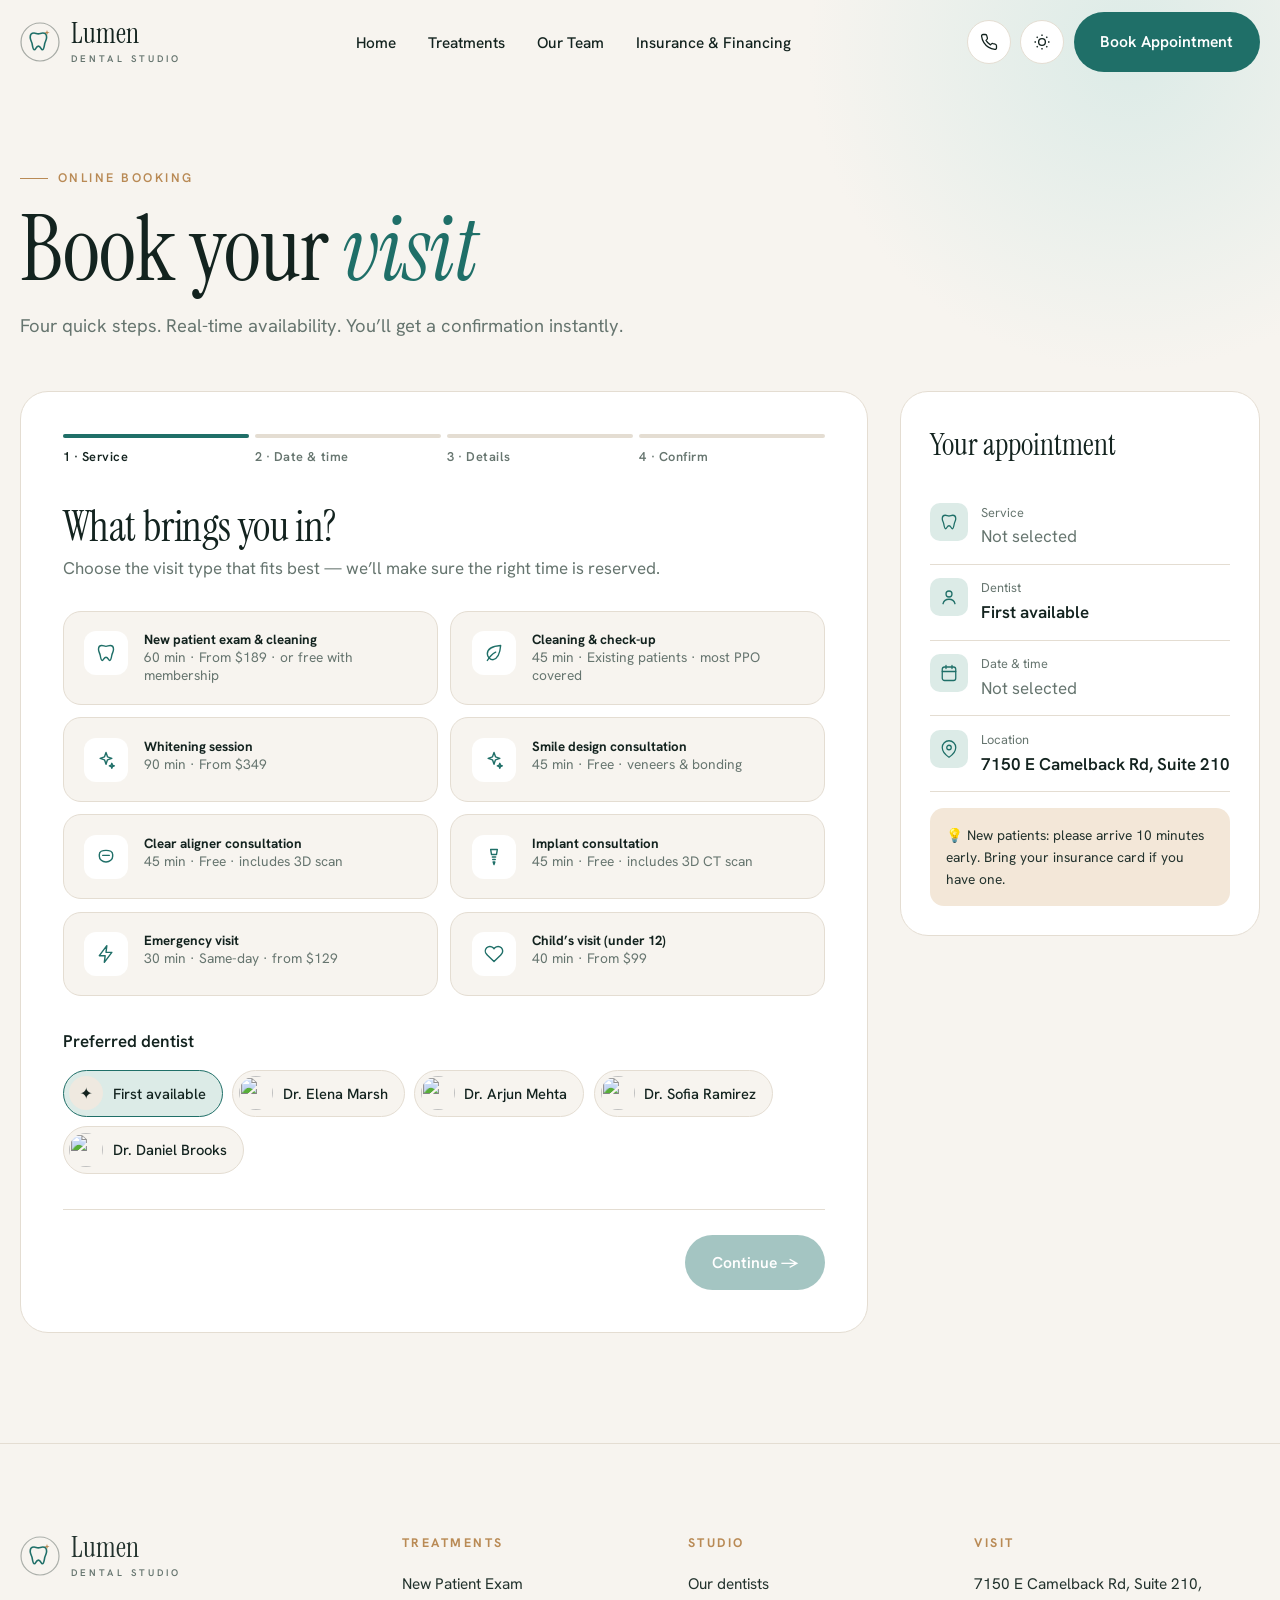
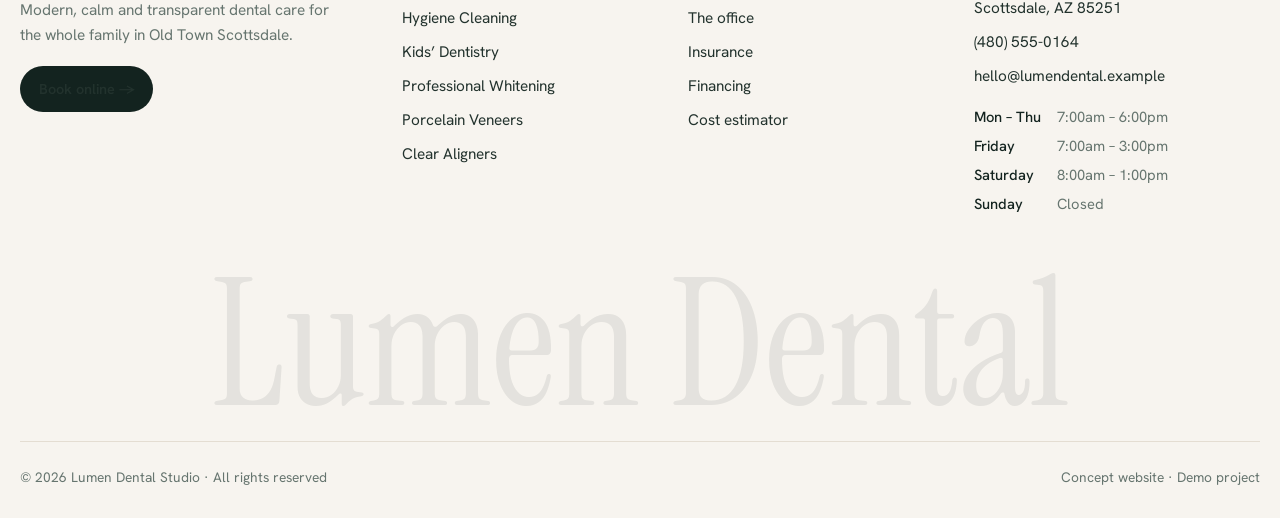
==== book.html @ 4746f70d "Initial commit: Lumen Dental Studio — premium dental clinic site with online booking (Premium packag" ====
<!doctype html>
<html lang="en">
<head>
<meta charset="utf-8">
<meta name="viewport" content="width=device-width, initial-scale=1">
<title>Book an Appointment Online — Lumen Dental Studio Scottsdale</title>
<meta name="description" content="Book your dental appointment online at Lumen Dental Studio in Scottsdale. Choose a service, dentist, date and time in under 2 minutes.">
<link rel="preconnect" href="https://fonts.googleapis.com"><link rel="preconnect" href="https://fonts.gstatic.com" crossorigin>
<link href="https://fonts.googleapis.com/css2?family=Instrument+Serif:ital@0;1&family=Hanken+Grotesk:wght@400;500;600;700&display=swap" rel="stylesheet">
<link rel="icon" href="data:image/svg+xml,<svg xmlns='http://www.w3.org/2000/svg' viewBox='0 0 40 40'><rect width='40' height='40' rx='12' fill='%231f6f68'/><path d='M14 11c-2.4 0-3.8 1.8-3.8 4.2 0 2.8 1.4 4.2 1.9 6.5.5 2.8.9 6.1 2.3 6.1s1.6-3.7 4-3.7 2.6 3.7 4 3.7 1.8-3.3 2.3-6.1c.5-2.3 1.9-3.7 1.9-6.5 0-2.4-1.4-4.2-3.8-4.2-1.9 0-2.8.9-4.6.9S15.9 11 14 11z' fill='%23f7f4ef'/></svg>">
<link rel="stylesheet" href="assets/app.css">
</head>
<body data-page="book">
<div id="header"></div>

<main>
<section class="page-hero" style="padding-bottom:40px">
  <div class="container">
    <span class="eyebrow">Online booking</span>
    <h1>Book your <em>visit</em></h1>
    <p class="lead">Four quick steps. Real-time availability. You’ll get a confirmation instantly.</p>
  </div>
</section>

<section style="padding-top:10px">
  <div class="container book-wrap">
    <div class="book-main" id="bookMain">
      <div class="steps" id="steps"><div class="cur"><i></i><span>1 · Service</span></div><div><i></i><span>2 · Date &amp; time</span></div><div><i></i><span>3 · Details</span></div><div><i></i><span>4 · Confirm</span></div></div>

      <div class="step active" data-step="1">
        <h2>What brings you in?</h2>
        <p>Choose the visit type that fits best — we’ll make sure the right time is reserved.</p>
        <div class="svc-pick" id="svcPick"></div>
        <span class="sub-h">Preferred dentist</span>
        <div class="doc-pick" id="docPick"></div>
      </div>

      <div class="step" data-step="2">
        <h2>Pick a date &amp; time</h2>
        <p id="step2Sub">Dots show days with open appointments.</p>
        <div class="cal-wrap">
          <div>
            <div class="cal-head"><button class="icon-btn" id="prevM" aria-label="Previous month">‹</button><b id="monthLbl"></b><button class="icon-btn" id="nextM" aria-label="Next month">›</button></div>
            <div class="cal" id="cal"></div>
            <div class="cal-legend"><span>Available</span><span class="few">Few left</span></div>
          </div>
          <div><div class="slot-head" id="slotHead">Select a date</div><div class="slots" id="slots"></div></div>
        </div>
      </div>

      <div class="step" data-step="3">
        <h2>Your details</h2>
        <p>So we can confirm and send reminders. We never share your information.</p>
        <form class="form-grid f" id="details" novalidate>
          <div><label for="first">First name</label><input id="first" required autocomplete="given-name"><div class="err">Please enter your first name</div></div>
          <div><label for="last">Last name</label><input id="last" required autocomplete="family-name"><div class="err">Please enter your last name</div></div>
          <div><label for="email">Email</label><input id="email" type="email" required autocomplete="email"><div class="err">Please enter a valid email</div></div>
          <div><label for="phone">Mobile phone</label><input id="phone" type="tel" required autocomplete="tel" placeholder="(480) 555-0100"><div class="err">Please enter a 10-digit phone number</div></div>
          <div class="full"><label>Have you visited Lumen before?</label><div class="toggle-row"><label><input type="radio" name="pt" value="New patient" checked><span>I’m a new patient</span></label><label><input type="radio" name="pt" value="Returning patient"><span>Returning patient</span></label></div></div>
          <div class="full"><label>How will you pay?</label><div class="toggle-row" id="payRow"><label><input type="radio" name="pay" value="PPO insurance" checked><span>Dental insurance</span></label><label><input type="radio" name="pay" value="Lumen Membership"><span>Lumen Membership</span></label><label><input type="radio" name="pay" value="Self-pay"><span>Self-pay</span></label></div></div>
          <div class="full"><label for="notes">Anything we should know? <span style="font-weight:400;color:var(--muted)">(optional)</span></label><textarea id="notes" placeholder="Dental anxiety, sensitive teeth, accessibility needs…"></textarea></div>
          <label class="consent full"><input type="checkbox" class="check" id="consent" required><span>I agree to receive appointment reminders by text and email. Reply STOP to opt out.</span></label>
          <div class="err full" id="consentErr" style="margin-top:-.6rem">Please accept to continue</div>
        </form>
      </div>

      <div class="step" data-step="4">
        <h2>Review &amp; confirm</h2>
        <p>Please check everything looks right. No payment is taken online.</p>
        <div class="review-box" id="reviewBox"></div>
        <p class="fine" style="margin-top:1rem">Free cancellation or rescheduling up to 24 hours before your visit.</p>
      </div>

      <div class="step" data-step="5">
        <div class="confirm">
          <div class="tick"><svg width="46" height="46" viewBox="0 0 24 24" fill="none" stroke="currentColor" stroke-width="2.2" stroke-linecap="round" stroke-linejoin="round"><path d="M20 6 9 17l-5-5"/></svg></div>
          <span class="eyebrow">You’re booked</span>
          <h2 style="margin-top:.6rem" id="cTitle">See you soon!</h2>
          <p style="color:var(--muted);margin-top:.6rem" id="cSub"></p>
          <div class="ticket" id="ticket"></div>
          <div class="confirm-actions">
            <button class="btn btn-primary" id="ics">${ic('calendar', 18)} Add to calendar (.ics)</button>
            <a class="btn btn-line" id="gcal" target="_blank" rel="noopener">Google Calendar</a>
            <button class="btn btn-line" id="cancel">Cancel appointment</button>
          </div>
          <p class="fine" style="margin-top:1.4rem">Demo booking — saved only in your browser. Nothing is sent to a real clinic.</p>
        </div>
      </div>

      <div class="step-nav" id="stepNav"><button class="btn btn-line" id="back">← Back</button><button class="btn btn-primary" id="next" disabled>Continue →</button></div>
    </div>

    <aside class="summary" id="summary">
      <h4>Your appointment</h4>
      <div class="sum-line"><span class="ic">${ic('tooth', 18)}</span><div><small>Service</small><b id="sumSvc" class="empty">Not selected</b></div></div>
      <div class="sum-line"><span class="ic">${ic('user', 18)}</span><div><small>Dentist</small><b id="sumDoc">First available</b></div></div>
      <div class="sum-line"><span class="ic">${ic('calendar', 18)}</span><div><small>Date &amp; time</small><b id="sumDate" class="empty">Not selected</b></div></div>
      <div class="sum-line"><span class="ic">${ic('pin', 18)}</span><div><small>Location</small><b>7150 E Camelback Rd, Suite 210</b></div></div>
      <div class="sum-note" id="sumNote">💡 New patients: please arrive 10 minutes early. Bring your insurance card if you have one.</div>
    </aside>
  </div>
</section>
</main>

<div id="footer"></div>
<script src="assets/app.js"></script>
<script>
// inline icons inside static markup
$$('.summary .ic, #ics').forEach(el => el.innerHTML = el.innerHTML.replace(/\$\{ic\('(\w+)', (\d+)\)\}/g, (_, k, s) => ic(k, +s)));
const q = new URLSearchParams(location.search);
const st = { step: 1, svc: null, doc: 'any', date: null, time: null };
if (BOOK_SERVICES.some(s => s.id === q.get('service'))) st.svc = q.get('service');
if (DOCTORS.some(d => d.id === q.get('doctor'))) st.doc = q.get('doctor');
const svcObj = () => BOOK_SERVICES.find(s => s.id === st.svc), docObj = () => DOCTORS.find(d => d.id === st.doc);
const docName = () => st.doc === 'any' ? 'First available' : docObj().n;
const fmtDate = d => d.toLocaleDateString('en-US', { weekday: 'long', month: 'long', day: 'numeric' });

// step 1
$('#svcPick').innerHTML = BOOK_SERVICES.map(s => `<button type="button" class="svc-opt" data-id="${s.id}"><span class="ic">${ic(s.icon, 20)}</span><span><b>${s.name}</b><small>${s.dur} min · ${s.note}</small></span></button>`).join('');
$('#docPick').innerHTML = `<button type="button" class="doc-opt" data-id="any"><span class="any">✦</span>First available</button>` + DOCTORS.map(d => `<button type="button" class="doc-opt" data-id="${d.id}"><img src="${IMG(d.img, 100)}" alt="">${d.n}</button>`).join('');
$('#svcPick').addEventListener('click', e => { const b = e.target.closest('.svc-opt'); if (b) { st.svc = b.dataset.id; sync(); } });
$('#docPick').addEventListener('click', e => { const b = e.target.closest('.doc-opt'); if (b) { st.doc = b.dataset.id; st.time = null; sync(); } });

// step 2: calendar
const today = new Date(); today.setHours(0, 0, 0, 0);
let view = new Date(today.getFullYear(), today.getMonth(), 1);
const maxDate = new Date(today); maxDate.setDate(today.getDate() + 60);
function renderCal() {
  $('#monthLbl').textContent = view.toLocaleDateString('en-US', { month: 'long', year: 'numeric' });
  $('#prevM').disabled = view <= new Date(today.getFullYear(), today.getMonth(), 1);
  $('#nextM').disabled = new Date(view.getFullYear(), view.getMonth() + 1, 1) > maxDate;
  const first = view.getDay(), days = new Date(view.getFullYear(), view.getMonth() + 1, 0).getDate();
  let html = ['S', 'M', 'T', 'W', 'T', 'F', 'S'].map(d => `<span class="dow">${d}</span>`).join('') + '<span></span>'.repeat(first);
  for (let i = 1; i <= days; i++) {
    const d = new Date(view.getFullYear(), view.getMonth(), i), n = d < today || d > maxDate ? 0 : slotsFor(d, st.doc).length;
    const cls = [n ? (n < 4 ? 'has few' : 'has') : '', st.date && d.toDateString() === st.date.toDateString() ? 'sel' : ''].join(' ');
    html += `<button type="button" data-d="${d.getTime()}" class="${cls}" ${n ? '' : 'disabled'} aria-label="${fmtDate(d)}${n ? ', ' + n + ' openings' : ', unavailable'}">${i}</button>`;
  }
  $('#cal').innerHTML = html;
}
function renderSlots() {
  if (!st.date) { $('#slotHead').textContent = 'Select a date'; $('#slots').innerHTML = '<div class="none">← Choose a day with a dot to see open times.</div>'; return; }
  const s = slotsFor(st.date, st.doc);
  $('#slotHead').textContent = fmtDate(st.date);
  if (!s.length) { $('#slots').innerHTML = '<div class="none">No openings this day. Try another date.</div>'; return; }
  const grp = (lbl, arr) => arr.length ? `<span class="group">${lbl}</span>` + arr.map(t => `<button type="button" data-t="${t}" class="${st.time === t ? 'sel' : ''}">${fmtTime(t)}</button>`).join('') : '';
  $('#slots').innerHTML = grp('Morning', s.filter(t => t < 720)) + grp('Afternoon', s.filter(t => t >= 720));
}
$('#cal').addEventListener('click', e => { const b = e.target.closest('button[data-d]'); if (b && !b.disabled) { st.date = new Date(+b.dataset.d); st.time = null; sync(); } });
$('#slots').addEventListener('click', e => { const b = e.target.closest('button[data-t]'); if (b) { st.time = +b.dataset.t; sync(); } });
$('#prevM').addEventListener('click', () => { view.setMonth(view.getMonth() - 1); renderCal(); });
$('#nextM').addEventListener('click', () => { view.setMonth(view.getMonth() + 1); renderCal(); });

// step 3 validation
function validDetails(show) {
  let ok = true;
  $$('#details input[required]').forEach(i => {
    const v = i.type === 'checkbox' ? i.checked : i.value.trim();
    const bad = !v || (i.type === 'email' && !/^\S+@\S+\.\S+$/.test(v)) || (i.type === 'tel' && v.replace(/\D/g, '').length < 10);
    if (show) { i.classList.toggle('invalid', bad); if (i.id === 'consent') $('#consentErr').style.display = bad ? 'block' : 'none'; }
    if (bad) ok = false;
  });
  return ok;
}
$('#details').addEventListener('input', e => { e.target.classList.remove('invalid'); if (e.target.id === 'consent') $('#consentErr').style.display = 'none'; sync(); });

// navigation
function canNext() { return st.step === 1 ? !!st.svc : st.step === 2 ? !!(st.date && st.time != null) : st.step === 3 ? true : st.step === 4; }
function go(n) { st.step = n; sync(); const top = $('#bookMain').getBoundingClientRect().top + scrollY - 110; if (scrollY > top) scrollTo({ top, behavior: 'smooth' }); }
$('#next').addEventListener('click', () => {
  if (st.step === 3 && !validDetails(true)) { $('#details .invalid')?.focus(); return; }
  if (st.step === 4) return confirmBooking();
  go(st.step + 1);
});
$('#back').addEventListener('click', () => go(st.step - 1));
document.addEventListener('click', e => { const a = e.target.closest('[data-goto]'); if (a) { e.preventDefault(); go(+a.dataset.goto); } });

function sync() {
  $$('.svc-opt').forEach(b => b.classList.toggle('sel', b.dataset.id === st.svc));
  $$('.doc-opt').forEach(b => b.classList.toggle('sel', b.dataset.id === st.doc));
  $$('.step').forEach(s => s.classList.toggle('active', +s.dataset.step === st.step));
  $$('#steps > div').forEach((d, i) => { d.className = i + 1 < st.step ? 'done' : i + 1 === st.step ? 'cur' : ''; });
  $('#stepNav').style.display = st.step === 5 ? 'none' : '';
  $('#back').style.visibility = st.step === 1 ? 'hidden' : 'visible';
  $('#next').disabled = !canNext();
  $('#next').textContent = st.step === 4 ? 'Confirm booking ✓' : 'Continue →';
  if (st.step === 2) { $('#step2Sub').textContent = `${svcObj().name} · ${svcObj().dur} min with ${docName().toLowerCase() === 'first available' ? 'the first available dentist' : docName()}. Dots show days with openings.`; renderCal(); renderSlots(); }
  const s = svcObj();
  $('#sumSvc').textContent = s ? `${s.name} · ${s.dur} min` : 'Not selected'; $('#sumSvc').classList.toggle('empty', !s);
  $('#sumDoc').textContent = docName();
  $('#sumDate').textContent = st.date && st.time != null ? `${fmtDate(st.date)} · ${fmtTime(st.time)}` : st.date ? fmtDate(st.date) : 'Not selected';
  $('#sumDate').classList.toggle('empty', !(st.date && st.time != null));
  if (st.step === 4) {
    const pay = $('input[name=pay]:checked').value;
    $('#reviewBox').innerHTML = [['Service', `${s.name} (${s.dur} min)`, 1], ['Dentist', docName(), 1], ['When', `${fmtDate(st.date)} at ${fmtTime(st.time)}`, 2], ['Patient', `${$('#first').value.trim()} ${$('#last').value.trim()} · ${$('input[name=pt]:checked').value}`, 3], ['Contact', `${$('#email').value.trim()} · ${$('#phone').value.trim()}`, 3], ['Payment', pay, 3]]
      .map(([k, v, g]) => `<div><span>${k}</span><b>${v}<a href="#" data-goto="${g}">Edit</a></b></div>`).join('');
  }
  const est = store.get('lumen-est', null);
  if (st.step < 5 && est && est.total) $('#sumNote').innerHTML = `💡 Your saved cost estimate: <b>${money(est.total)}</b>. We’ll review it with you at your visit.`;
}

// confirm + calendar export
const pad = n => String(n).padStart(2, '0');
function stamp(d) { return `${d.getFullYear()}${pad(d.getMonth() + 1)}${pad(d.getDate())}T${pad(d.getHours())}${pad(d.getMinutes())}00`; }
function confirmBooking() {
  const s = svcObj(), start = new Date(st.date); start.setHours(Math.floor(st.time / 60), st.time % 60, 0, 0);
  const doctor = st.doc === 'any' ? DOCTORS[Math.floor(seeded(st.time + st.date.getDate()) * DOCTORS.length)].n : docName();
  const appt = { id: 'LMN-' + Math.floor(100000 + seeded(start.getTime() / 6e4) * 899999), service: s.name, dur: s.dur, doctor, iso: start.toISOString(), time: fmtTime(st.time), name: $('#first').value.trim() };
  store.set('lumen-appt', appt); showConfirmed(appt);
}
function showConfirmed(appt) {
  const start = new Date(appt.iso), end = new Date(start.getTime() + appt.dur * 6e4);
  st.step = 5; sync();
  $('#cTitle').textContent = `See you soon, ${appt.name}!`;
  $('#cSub').textContent = `A confirmation has been “sent” to your email and phone. We’ll remind you 24 hours before.`;
  $('#ticket').innerHTML = `<div class="ticket-top"><b>${start.toLocaleDateString('en-US', { month: 'short', day: 'numeric' })}</b><span>${appt.time}</span></div>
    <div class="ticket-body"><div><small>Service</small><b>${appt.service}</b></div><div><small>Dentist</small><b>${appt.doctor}</b></div><div><small>Duration</small><b>${appt.dur} minutes</b></div><div><small>Confirmation</small><b>${appt.id}</b></div><div style="grid-column:1/-1"><small>Location</small><b>${ADDRESS}</b></div></div>`;
  $('#sumSvc').textContent = appt.service; $('#sumSvc').classList.remove('empty'); $('#sumDoc').textContent = appt.doctor;
  $('#sumDate').textContent = `${fmtDate(start)} · ${appt.time}`; $('#sumDate').classList.remove('empty');
  $('#sumNote').innerHTML = '✅ Booked! Free cancellation up to 24 hours before your visit.';
  $('#gcal').href = `https://calendar.google.com/calendar/render?action=TEMPLATE&text=${encodeURIComponent(appt.service + ' — Lumen Dental Studio')}&dates=${stamp(start)}/${stamp(end)}&location=${encodeURIComponent(ADDRESS)}&details=${encodeURIComponent('Demo appointment ' + appt.id + ' with ' + appt.doctor)}`;
  $('#ics').onclick = () => {
    const ics = ['BEGIN:VCALENDAR', 'VERSION:2.0', 'PRODID:-//Lumen Dental Studio//Demo//EN', 'BEGIN:VEVENT', `UID:${appt.id}@lumendental.example`, `DTSTAMP:${stamp(new Date())}`, `DTSTART:${stamp(start)}`, `DTEND:${stamp(end)}`, `SUMMARY:${appt.service} — Lumen Dental Studio`, `LOCATION:${ADDRESS.replace(/,/g, '\\,')}`, `DESCRIPTION:Demo appointment ${appt.id} with ${appt.doctor}`, 'END:VEVENT', 'END:VCALENDAR'].join('\r\n');
    const a = document.createElement('a'); a.href = URL.createObjectURL(new Blob([ics], { type: 'text/calendar' })); a.download = 'lumen-appointment.ics'; a.click(); URL.revokeObjectURL(a.href);
  };
  $('#cancel').onclick = () => { store.del('lumen-appt'); toast('Your appointment was cancelled.'); Object.assign(st, { step: 1, date: null, time: null }); $('#sumNote').textContent = '💡 New patients: please arrive 10 minutes early.'; sync(); };
}
const saved = store.get('lumen-appt', null);
if (q.get('view') && saved && new Date(saved.iso) > new Date()) showConfirmed(saved); else sync();
observeReveals();
</script>
</body>
</html>
---- assets/app.css ----
/* ===== Lumen Dental Studio — design system ===== */
:root{
  --bg:#f7f4ef; --surface:#ffffff; --surface-2:#efe9e0; --ink:#13231f; --text:#22322d; --muted:#66756f; --line:#e4ddd2;
  --teal:#1f6f68; --teal-2:#185a54; --mint:#dcebe7; --gold:#b98a55; --gold-soft:#f3e7d8;
  --shadow:0 30px 60px -30px rgba(19,35,31,.28); --radius:22px;
  --serif:'Instrument Serif',Georgia,serif; --sans:'Hanken Grotesk',system-ui,-apple-system,Segoe UI,Roboto,sans-serif;
  color-scheme:light;
}
[data-theme="dark"]{
  --bg:#0d1412; --surface:#151f1c; --surface-2:#1b2824; --ink:#eef0ea; --text:#d6ddd8; --muted:#94a39c; --line:#26342f;
  --teal:#5fb8ac; --teal-2:#7bcabf; --mint:#183330; --gold:#d6ad7b; --gold-soft:#2a241b;
  --shadow:0 30px 60px -30px rgba(0,0,0,.7);
  color-scheme:dark;
}
*{box-sizing:border-box;margin:0;padding:0}
html{scroll-behavior:smooth;scroll-padding-top:100px}
html,body{overflow-x:clip}
body{font-family:var(--sans);color:var(--text);background:var(--bg);line-height:1.6;font-size:17px;-webkit-font-smoothing:antialiased;transition:background .4s,color .4s}
img{max-width:100%;display:block}
a{color:inherit}
button{font-family:inherit}
.container{width:min(1240px,100% - 40px);margin-inline:auto}
h1,h2,h3{font-family:var(--serif);font-weight:400;line-height:1.02;color:var(--ink);letter-spacing:-.01em}
h1 em,h2 em,h3 em{font-style:italic;color:var(--teal)}
h2{font-size:clamp(2.4rem,5vw,4rem)}
h4{font-weight:600;color:var(--ink)}
.eyebrow{display:inline-flex;align-items:center;gap:.6rem;font-size:.78rem;font-weight:600;letter-spacing:.2em;text-transform:uppercase;color:var(--gold)}
.eyebrow::before{content:"";width:28px;height:1px;background:currentColor}
.lead{font-size:1.15rem;color:var(--muted)}
.btn{display:inline-flex;align-items:center;justify-content:center;gap:.6rem;padding:1rem 1.6rem;border-radius:999px;font-weight:600;font-size:.98rem;text-decoration:none;border:1.5px solid transparent;cursor:pointer;transition:.3s;white-space:nowrap;background:none;color:inherit}
.btn-primary{background:var(--teal);color:#fff}
[data-theme="dark"] .btn-primary{color:#0d1412}
.btn-primary:hover{background:var(--teal-2);transform:translateY(-2px);box-shadow:0 14px 30px -14px var(--teal)}
.btn-ink{background:var(--ink);color:var(--bg)}
.btn-ink:hover{transform:translateY(-2px)}
.btn-line{border-color:var(--line);color:var(--ink);background:var(--surface)}
.btn-line:hover{border-color:var(--ink)}
.btn-sm{padding:.65rem 1.1rem;font-size:.9rem}
.btn[disabled]{opacity:.4;pointer-events:none}
section{padding:110px 0}
.section-head{display:flex;justify-content:space-between;align-items:end;gap:2rem;flex-wrap:wrap;margin-bottom:3.4rem}
.section-head > div{max-width:680px}
.section-head h2{margin-top:.9rem}
.section-head p{color:var(--muted);margin-top:1rem;font-size:1.08rem}
.section-head.center{justify-content:center;text-align:center}
.section-head.center .eyebrow::after{content:"";width:28px;height:1px;background:currentColor}
.link{color:var(--teal);font-weight:600;text-decoration:none;border-bottom:1px solid currentColor;padding-bottom:2px}
.pill{display:inline-flex;align-items:center;gap:.4rem;font-size:.78rem;font-weight:600;padding:.3rem .7rem;border-radius:999px;background:var(--mint);color:var(--teal)}

/* header */
.site-header{position:fixed;inset:0 0 auto;z-index:60;transition:.35s}
.site-header .bar{display:flex;align-items:center;justify-content:space-between;gap:1.2rem;height:84px}
.site-header.scrolled{background:color-mix(in srgb,var(--bg) 88%,transparent);backdrop-filter:blur(14px);box-shadow:0 1px 0 var(--line)}
.solid-header .site-header{background:var(--bg);box-shadow:0 1px 0 var(--line)}
.logo{display:flex;align-items:center;gap:.7rem;text-decoration:none;color:var(--ink);font-family:var(--serif);font-size:1.75rem;line-height:1}
.logo svg{width:40px;height:40px;flex:none}
.logo small{display:block;font:600 .6rem var(--sans);letter-spacing:.32em;text-transform:uppercase;color:var(--muted);margin-top:4px}
.nav{display:flex;gap:2rem;list-style:none}
.nav a{text-decoration:none;font-weight:500;font-size:.96rem;color:var(--ink);position:relative;padding:.3rem 0}
.nav a::after{content:"";position:absolute;left:0;bottom:-2px;height:1.5px;width:0;background:var(--teal);transition:.3s}
.nav a:hover::after,.nav a.active::after{width:100%}
.tools{display:flex;align-items:center;gap:.6rem}
.icon-btn{width:44px;height:44px;border-radius:50%;border:1px solid var(--line);background:var(--surface);display:grid;place-items:center;cursor:pointer;color:var(--ink);transition:.3s;text-decoration:none}
.icon-btn:hover{border-color:var(--ink)}
.theme-toggle .moon{display:none}
[data-theme="dark"] .theme-toggle .sun{display:none}
[data-theme="dark"] .theme-toggle .moon{display:block}
.burger{display:none}
.mobile-nav{position:fixed;inset:0;z-index:70;background:var(--bg);padding:100px 24px 40px;display:flex;flex-direction:column;gap:.2rem;opacity:0;visibility:hidden;transition:.35s}
.mobile-nav.open{opacity:1;visibility:visible}
.mobile-nav a{font-family:var(--serif);font-size:2.4rem;color:var(--ink);text-decoration:none;padding:.35rem 0;border-bottom:1px solid var(--line)}
.mobile-nav .btn{font-family:var(--sans);font-size:1rem;margin-top:1.6rem;border:0;color:#fff}
.mobile-nav .close{position:absolute;top:20px;right:20px}

/* hero */
.hero{padding:150px 0 90px;position:relative;overflow:hidden}
.hero::before{content:"";position:absolute;width:900px;height:900px;border-radius:50%;background:radial-gradient(var(--mint),transparent 65%);right:-260px;top:-260px;z-index:-1;opacity:.9}
.hero-grid{display:grid;grid-template-columns:1.05fr .95fr;gap:4rem;align-items:center}
.hero h1{font-size:clamp(3.4rem,7.6vw,6.8rem);margin:1.4rem 0 1.6rem}
.split-line{display:block;overflow:hidden}
.split-line > span{display:inline-block;transform:translateY(110%);animation:rise 1s cubic-bezier(.2,.8,.2,1) forwards}
.split-line:nth-child(2) > span{animation-delay:.12s}.split-line:nth-child(3) > span{animation-delay:.24s}
@keyframes rise{to{transform:none}}
.fade-up{opacity:0;transform:translateY(20px);animation:fadeUp .9s .45s forwards}
@keyframes fadeUp{to{opacity:1;transform:none}}
.hero .lead{max-width:520px}
.hero-actions{display:flex;gap:.8rem;flex-wrap:wrap;margin:2.2rem 0 2.6rem}
.hero-meta{display:flex;gap:2.4rem;flex-wrap:wrap}
.hero-meta b{display:block;font-family:var(--serif);font-size:2.4rem;font-weight:400;color:var(--ink);line-height:1}
.hero-meta span{font-size:.88rem;color:var(--muted)}
.hero-art{position:relative}
.hero-art .main{width:100%;aspect-ratio:4/4.6;object-fit:cover;border-radius:240px 240px 28px 28px;box-shadow:var(--shadow)}
.glass{position:absolute;background:color-mix(in srgb,var(--surface) 82%,transparent);backdrop-filter:blur(14px);border:1px solid color-mix(in srgb,var(--line) 70%,transparent);border-radius:18px;padding:1rem 1.2rem;box-shadow:var(--shadow);display:flex;gap:.8rem;align-items:center;font-size:.88rem;animation:float 6s ease-in-out infinite}
.glass b{display:block;color:var(--ink);font-size:1rem}
.glass small{color:var(--muted)}
.glass .ic{width:42px;height:42px;border-radius:12px;background:var(--mint);color:var(--teal);display:grid;place-items:center;flex:none}
.g-a{left:-40px;top:22%}.g-b{right:-20px;bottom:12%;animation-delay:-3s}
@keyframes float{50%{transform:translateY(-10px)}}
.appt-banner{display:none;margin-top:1.6rem;background:var(--surface);border:1px solid var(--line);border-left:4px solid var(--teal);border-radius:14px;padding:1rem 1.2rem;align-items:center;gap:1rem;max-width:560px}
.appt-banner.show{display:flex}
.appt-banner div{flex:1;font-size:.94rem}
.appt-banner b{color:var(--ink)}

/* marquee */
.marquee{border-block:1px solid var(--line);padding:1.3rem 0;overflow:hidden;white-space:nowrap}
.marquee-track{display:inline-flex;gap:3rem;animation:scroll 40s linear infinite;font-family:var(--serif);font-size:1.8rem;color:var(--ink)}
.marquee-track span{display:inline-flex;align-items:center;gap:3rem}
.marquee-track span::after{content:"✦";font-size:1rem;color:var(--gold)}
@keyframes scroll{to{transform:translateX(-50%)}}

/* treatment cards */
.t-grid{display:grid;grid-template-columns:repeat(3,1fr);gap:1.4rem}
.t-card{background:var(--surface);border:1px solid var(--line);border-radius:var(--radius);overflow:hidden;text-decoration:none;display:flex;flex-direction:column;transition:.4s}
.t-card:hover{transform:translateY(-6px);box-shadow:var(--shadow)}
.t-img{height:230px;overflow:hidden;position:relative}
.t-img img{width:100%;height:100%;object-fit:cover;transition:transform .8s}
.t-card:hover .t-img img{transform:scale(1.07)}
.t-img .pill{position:absolute;left:14px;top:14px;background:color-mix(in srgb,var(--surface) 90%,transparent);backdrop-filter:blur(8px)}
.t-body{padding:1.5rem 1.6rem 1.6rem;display:flex;flex-direction:column;flex:1}
.t-body h3{font-size:2rem}
.t-body p{color:var(--muted);font-size:.96rem;margin:.5rem 0 1.2rem;flex:1}
.t-meta{display:flex;justify-content:space-between;align-items:center;font-size:.9rem;color:var(--muted);border-top:1px solid var(--line);padding-top:1rem;gap:.6rem}
.t-meta b{color:var(--ink);font-size:1.05rem}
.t-actions{display:flex;gap:.5rem;margin-top:1rem}
.t-actions .btn{flex:1;padding:.7rem .9rem;font-size:.9rem}

/* before / after */
.ba-wrap{display:grid;grid-template-columns:.85fr 1.15fr;gap:4rem;align-items:center}
.ba{position:relative;aspect-ratio:4/3;border-radius:var(--radius);overflow:hidden;user-select:none;touch-action:pan-y;box-shadow:var(--shadow);--pos:50%;cursor:ew-resize}
.ba img{position:absolute;inset:0;width:100%;height:100%;object-fit:cover;pointer-events:none}
.ba .before{filter:sepia(.55) saturate(1.5) hue-rotate(-12deg) brightness(.9) contrast(.92);clip-path:inset(0 calc(100% - var(--pos)) 0 0)}
.ba .handle{position:absolute;top:0;bottom:0;left:var(--pos);width:2px;background:#fff;transform:translateX(-1px)}
.ba .handle::after{content:"‹ ›";position:absolute;top:50%;left:50%;transform:translate(-50%,-50%);width:54px;height:54px;border-radius:50%;background:#fff;color:#13231f;display:grid;place-items:center;font-weight:700;letter-spacing:2px;box-shadow:0 10px 30px rgba(0,0,0,.3)}
.ba .tag{position:absolute;top:16px;background:rgba(19,35,31,.7);color:#fff;font-size:.76rem;font-weight:600;letter-spacing:.14em;text-transform:uppercase;padding:.4rem .8rem;border-radius:999px;backdrop-filter:blur(6px)}
.ba .tag.l{left:16px}.ba .tag.r{right:16px}
.ba input{position:absolute;inset:0;opacity:0;cursor:ew-resize;width:100%;height:100%;margin:0}
.ba-tabs{display:flex;gap:.5rem;flex-wrap:wrap;margin:1.8rem 0}
.ba-tabs button{border:1px solid var(--line);background:var(--surface);color:var(--ink);padding:.6rem 1.1rem;border-radius:999px;cursor:pointer;font-weight:500;transition:.25s}
.ba-tabs button.active{background:var(--ink);color:var(--bg);border-color:var(--ink)}
.ba-stats{display:grid;grid-template-columns:repeat(3,1fr);gap:1rem;margin-top:1.8rem}
.ba-stats div{border-top:1px solid var(--line);padding-top:1rem}
.ba-stats b{display:block;font-family:var(--serif);font-size:2.2rem;font-weight:400;color:var(--ink);line-height:1}
.ba-stats span{font-size:.86rem;color:var(--muted)}
.fine{font-size:.8rem;color:var(--muted)}

/* experience */
.exp{background:var(--ink);color:var(--bg)}
[data-theme="dark"] .exp{background:var(--surface)}
.exp h2,.exp h3{color:var(--bg)}
[data-theme="dark"] .exp h2,[data-theme="dark"] .exp h3{color:var(--ink)}
.exp .section-head p{color:color-mix(in srgb,var(--bg) 65%,transparent)}
[data-theme="dark"] .exp .section-head p{color:var(--muted)}
.exp-grid{display:grid;grid-template-columns:repeat(4,1fr);gap:1px;background:color-mix(in srgb,var(--bg) 15%,transparent);border-radius:var(--radius);overflow:hidden}
.exp-item{background:var(--ink);padding:2.2rem 1.8rem}
[data-theme="dark"] .exp-item{background:var(--surface)}
[data-theme="dark"] .exp-grid{background:var(--line)}
.exp-item .ic{color:var(--gold);margin-bottom:1.4rem}
.exp-item h3{font-size:1.8rem;margin-bottom:.5rem}
.exp-item p{font-size:.95rem;color:color-mix(in srgb,var(--bg) 65%,transparent)}
[data-theme="dark"] .exp-item p{color:var(--muted)}

/* team */
.team-grid{display:grid;grid-template-columns:repeat(4,1fr);gap:1.4rem}
.doc{background:none;border:0;text-align:left;cursor:pointer;color:inherit;padding:0}
.doc .ph{border-radius:180px 180px 20px 20px;overflow:hidden;aspect-ratio:3/3.8;background:var(--surface-2);position:relative}
.doc img{width:100%;height:100%;object-fit:cover;object-position:top;transition:transform .8s}
.doc:hover img{transform:scale(1.05)}
.doc .ph::after{content:"View profile →";position:absolute;left:50%;bottom:16px;transform:translate(-50%,10px);opacity:0;background:var(--surface);color:var(--ink);font-size:.84rem;font-weight:600;padding:.5rem 1rem;border-radius:999px;transition:.3s;white-space:nowrap}
.doc:hover .ph::after{opacity:1;transform:translate(-50%,0)}
.doc h3{font-size:1.8rem;margin-top:1.1rem}
.doc span{color:var(--muted);font-size:.93rem}
.modal{position:fixed;inset:0;z-index:90;background:rgba(10,16,14,.6);backdrop-filter:blur(6px);display:grid;place-items:center;padding:20px;opacity:0;visibility:hidden;transition:.3s}
.modal.open{opacity:1;visibility:visible}
.modal-card{background:var(--surface);border-radius:26px;max-width:880px;width:100%;max-height:calc(100vh - 40px);overflow:auto;display:grid;grid-template-columns:.9fr 1.1fr;transform:translateY(20px);transition:.35s;position:relative}
.modal.open .modal-card{transform:none}
.modal-card img{width:100%;height:100%;min-height:420px;object-fit:cover;object-position:top}
.modal-body{padding:2.4rem}
.modal-body h3{font-size:2.6rem}
.modal-body .role{color:var(--gold);font-weight:600}
.modal-body p{color:var(--muted);margin:1rem 0}
.modal-body dl{display:grid;grid-template-columns:auto 1fr;gap:.5rem 1.2rem;font-size:.94rem;margin:1.2rem 0 1.6rem}
.modal-body dt{font-weight:600;color:var(--ink)}
.modal-body dd{color:var(--muted)}
.modal .close{position:absolute;top:14px;right:14px;z-index:2}

/* reviews carousel */
.reviews{background:var(--surface-2)}
.carousel{position:relative}
.c-viewport{overflow:hidden}
.c-track{display:flex;transition:transform .7s cubic-bezier(.2,.8,.2,1)}
.c-slide{flex:0 0 calc(100% / var(--per,3));padding:0 .7rem}
.quote{background:var(--surface);border-radius:var(--radius);padding:2.2rem;height:100%;display:flex;flex-direction:column}
.quote .stars{color:var(--gold);letter-spacing:3px}
.quote blockquote{font-family:var(--serif);font-size:1.6rem;line-height:1.2;color:var(--ink);margin:1.2rem 0 1.8rem;flex:1}
.who{display:flex;align-items:center;gap:.8rem}
.who img{width:50px;height:50px;border-radius:50%;object-fit:cover}
.who b{display:block;color:var(--ink)}
.who small{color:var(--muted)}
.c-ctrl{display:flex;justify-content:space-between;align-items:center;margin-top:2rem;gap:1rem}
.dots{display:flex;gap:.5rem}
.dots button{width:10px;height:10px;border-radius:99px;border:0;background:var(--line);cursor:pointer;transition:.3s;padding:0}
.dots button.active{width:34px;background:var(--teal)}
.arrows{display:flex;gap:.5rem}

/* faq */
.faq-grid{display:grid;grid-template-columns:.8fr 1.2fr;gap:4rem}
.acc{border-top:1px solid var(--line)}
.acc-item{border-bottom:1px solid var(--line)}
.acc-item button{width:100%;background:none;border:0;text-align:left;padding:1.5rem 0;display:flex;justify-content:space-between;gap:1rem;align-items:center;cursor:pointer;font-family:var(--serif);font-size:1.6rem;color:var(--ink)}
.acc-item button i{flex:none;width:36px;height:36px;border-radius:50%;border:1px solid var(--line);position:relative;transition:.3s}
.acc-item button i::before,.acc-item button i::after{content:"";position:absolute;left:50%;top:50%;width:12px;height:1.5px;background:var(--ink);transform:translate(-50%,-50%);transition:.3s}
.acc-item button i::after{transform:translate(-50%,-50%) rotate(90deg)}
.acc-item.open button i{background:var(--teal);border-color:var(--teal)}
.acc-item.open button i::before,.acc-item.open button i::after{background:#fff}
.acc-item.open button i::after{transform:translate(-50%,-50%) rotate(0)}
.acc-panel{display:grid;grid-template-rows:0fr;transition:grid-template-rows .4s}
.acc-item.open .acc-panel{grid-template-rows:1fr}
.acc-panel > div{overflow:hidden}
.acc-panel p{color:var(--muted);padding-bottom:1.5rem;max-width:640px}

/* finance band */
.band{background:linear-gradient(120deg,var(--teal),var(--teal-2));color:#fff;border-radius:32px;padding:3.6rem;display:grid;grid-template-columns:1.2fr .8fr;gap:3rem;align-items:center;position:relative;overflow:hidden}
.band::after{content:"";position:absolute;right:-80px;top:-80px;width:360px;height:360px;border-radius:50%;border:1px solid rgba(255,255,255,.25);box-shadow:0 0 0 60px rgba(255,255,255,.05),0 0 0 120px rgba(255,255,255,.04)}
.band h2{color:#fff}
.band h2 em{color:#f3e7d8}
.band p{color:rgba(255,255,255,.82);margin:1rem 0 1.8rem;max-width:520px}
[data-theme="dark"] .band{color:#0d1412}
[data-theme="dark"] .band h2,[data-theme="dark"] .band h2 em{color:#0d1412}
[data-theme="dark"] .band p{color:rgba(13,20,18,.75)}
.band.even{grid-template-columns:1fr 1fr}
.band-list{display:grid;gap:.8rem;position:relative;z-index:1}
.band-list div{background:rgba(255,255,255,.12);border:1px solid rgba(255,255,255,.2);border-radius:16px;padding:1rem 1.2rem;display:flex;justify-content:space-between;align-items:center;gap:1rem}
.band-list b{font-family:var(--serif);font-weight:400;font-size:1.8rem}
.band .btn-white{background:#fff;color:#13231f}

/* footer */
.site-footer{padding:90px 0 30px;border-top:1px solid var(--line)}
.f-top{display:grid;grid-template-columns:1.4fr 1fr 1fr 1.2fr;gap:3rem}
.f-top p{color:var(--muted);margin:1.2rem 0;max-width:320px;font-size:.96rem}
.site-footer h5{font-size:.78rem;letter-spacing:.2em;text-transform:uppercase;color:var(--gold);margin-bottom:1.1rem}
.site-footer ul{list-style:none;display:grid;gap:.6rem;font-size:.96rem}
.site-footer a{text-decoration:none;color:var(--text)}
.site-footer a:hover{color:var(--teal)}
.f-hours{display:grid;grid-template-columns:auto 1fr;gap:.35rem 1rem;font-size:.92rem;color:var(--muted)}
.f-hours b{color:var(--ink);font-weight:500}
.f-big{font-family:var(--serif);font-size:clamp(4rem,14vw,12rem);line-height:.9;color:var(--ink);opacity:.08;margin:3rem 0 1rem;white-space:nowrap;overflow:hidden;text-align:center}
.f-bottom{display:flex;justify-content:space-between;flex-wrap:wrap;gap:1rem;font-size:.86rem;color:var(--muted);border-top:1px solid var(--line);padding-top:1.5rem}
.toast{position:fixed;left:50%;bottom:28px;transform:translate(-50%,160%);opacity:0;visibility:hidden;background:var(--ink);color:var(--bg);padding:1rem 1.4rem;border-radius:14px;font-weight:500;z-index:95;transition:.4s;box-shadow:var(--shadow);max-width:calc(100% - 32px)}
.toast.show{transform:translate(-50%,0);opacity:1;visibility:visible}
.mobile-book{display:none;position:fixed;left:14px;right:14px;bottom:14px;z-index:55;transform:translateY(160%);transition:.4s}
.mobile-book.show{transform:none}
.mobile-book .btn{width:100%;box-shadow:0 18px 40px -12px rgba(0,0,0,.5)}

/* page hero */
.page-hero{padding:160px 0 70px;position:relative}
.page-hero::before{content:"";position:absolute;width:700px;height:700px;border-radius:50%;background:radial-gradient(var(--mint),transparent 65%);right:-200px;top:-300px;z-index:-1}
.page-hero h1{font-size:clamp(3.2rem,7vw,6rem);margin:1rem 0}
.page-hero p{max-width:640px}

/* treatments page */
.tabs{display:flex;gap:.5rem;flex-wrap:wrap;margin-bottom:2.6rem}
.tabs button{border:1px solid var(--line);background:var(--surface);color:var(--ink);padding:.7rem 1.2rem;border-radius:999px;cursor:pointer;font-weight:500;font-size:.95rem;transition:.25s}
.tabs button.active{background:var(--ink);color:var(--bg);border-color:var(--ink)}
.est{display:grid;grid-template-columns:1.2fr .8fr;gap:2rem;align-items:start}
.est-list{background:var(--surface);border:1px solid var(--line);border-radius:var(--radius);padding:.6rem 1.6rem}
.est-row{display:grid;grid-template-columns:auto 1fr auto auto;gap:1rem;align-items:center;padding:1.1rem 0;border-bottom:1px solid var(--line)}
.est-row:last-child{border-bottom:0}
.est-row label{cursor:pointer}
.est-row label b{display:block;color:var(--ink);font-weight:600}
.est-row label small{color:var(--muted)}
.check{appearance:none;width:24px;height:24px;border-radius:8px;border:1.5px solid var(--line);background:var(--bg);cursor:pointer;display:grid;place-items:center;transition:.2s;margin:0}
.check:checked{background:var(--teal);border-color:var(--teal)}
.check:checked::after{content:"";width:10px;height:6px;border:2px solid #fff;border-top:0;border-right:0;transform:rotate(-45deg) translate(1px,-1px)}
.qty{display:flex;align-items:center;border:1px solid var(--line);border-radius:999px;overflow:hidden}
.qty button{width:32px;height:32px;border:0;background:none;color:var(--ink);cursor:pointer;font-size:1.1rem}
.qty span{min-width:22px;text-align:center;font-weight:600;color:var(--ink)}
.qty.off{opacity:.35;pointer-events:none}
.est-row .price{font-weight:600;color:var(--ink);min-width:76px;text-align:right}
.est-side{background:var(--ink);color:var(--bg);border-radius:var(--radius);padding:2rem;position:sticky;top:110px}
[data-theme="dark"] .est-side{background:var(--surface-2);color:var(--text)}
.est-side h3{color:inherit;font-size:2.2rem}
.est-side .opt{margin-top:1.4rem}
.est-side label{display:block;font-size:.82rem;font-weight:600;letter-spacing:.1em;text-transform:uppercase;opacity:.7;margin-bottom:.5rem}
.seg{display:grid;grid-template-columns:repeat(3,1fr);background:rgba(255,255,255,.08);border-radius:12px;padding:4px;gap:4px}
[data-theme="dark"] .seg{background:var(--bg)}
.seg button{border:0;background:none;color:inherit;padding:.6rem .3rem;border-radius:9px;cursor:pointer;font-size:.85rem;font-weight:500;opacity:.75}
.seg button.active{background:var(--bg);color:var(--ink);opacity:1}
[data-theme="dark"] .seg button.active{background:var(--teal);color:#0d1412}
input[type=range]{width:100%;accent-color:var(--gold)}
.range-val{display:flex;justify-content:space-between;font-size:.86rem;opacity:.75}
.est-sum{margin-top:1.6rem;border-top:1px solid rgba(255,255,255,.15);padding-top:1.2rem;display:grid;gap:.5rem;font-size:.95rem}
[data-theme="dark"] .est-sum{border-color:var(--line)}
.est-sum div{display:flex;justify-content:space-between}
.est-sum .total{font-size:1.1rem;font-weight:600;padding-top:.6rem;border-top:1px dashed rgba(255,255,255,.2)}
.monthly{margin-top:1.2rem;background:rgba(255,255,255,.08);border-radius:14px;padding:1.1rem;text-align:center}
[data-theme="dark"] .monthly{background:var(--bg)}
.monthly b{display:block;font-family:var(--serif);font-weight:400;font-size:3rem;line-height:1;color:var(--gold)}
.monthly small{opacity:.7}
.est-side .btn{width:100%;margin-top:1.2rem;background:var(--gold);color:#13231f}
.disclaimer{font-size:.76rem;opacity:.6;margin-top:.9rem;text-align:center}

/* team page */
.office{display:grid;grid-template-columns:1.4fr 1fr 1fr;grid-auto-rows:260px;gap:1rem}
.office img{width:100%;height:100%;object-fit:cover;border-radius:18px}
.office img:first-child{grid-row:span 2}
.tech-grid{display:grid;grid-template-columns:repeat(3,1fr);gap:1.4rem}
.tech{background:var(--surface);border:1px solid var(--line);border-radius:var(--radius);padding:2rem}
.tech .ic{width:52px;height:52px;border-radius:14px;background:var(--mint);color:var(--teal);display:grid;place-items:center;margin-bottom:1.2rem}
.tech h3{font-size:1.8rem;margin-bottom:.4rem}
.tech p{color:var(--muted);font-size:.96rem}

/* pricing page */
.bill{display:inline-flex;background:var(--surface);border:1px solid var(--line);border-radius:999px;padding:5px;margin:0 auto 3rem}
.bill button{border:0;background:none;padding:.65rem 1.3rem;border-radius:999px;cursor:pointer;font-weight:600;color:var(--muted)}
.bill button.active{background:var(--ink);color:var(--bg)}
.bill em{font-style:normal;font-size:.74rem;color:var(--gold);margin-left:.3rem}
.plans{display:grid;grid-template-columns:repeat(3,1fr);gap:1.4rem}
.plan{background:var(--surface);border:1px solid var(--line);border-radius:26px;padding:2.4rem;display:flex;flex-direction:column}
.plan.feat{background:var(--ink);color:var(--bg);border-color:var(--ink)}
[data-theme="dark"] .plan.feat{background:var(--teal);color:#0d1412}
.plan.feat h3,.plan.feat .amt{color:inherit}
.plan h3{font-size:2.2rem}
.plan .for{opacity:.7;font-size:.94rem}
.plan .amt{font-family:var(--serif);font-size:4.2rem;line-height:1;color:var(--ink);margin:1.4rem 0 .2rem}
.plan .amt small{font-family:var(--sans);font-size:.95rem;opacity:.7}
.plan .save{font-size:.85rem;color:var(--gold);min-height:1.4em;font-weight:600}
.plan ul{list-style:none;display:grid;gap:.65rem;margin:1.6rem 0 2rem;flex:1;font-size:.96rem}
.plan li{display:flex;gap:.6rem}
.plan li::before{content:"✓";color:var(--teal);font-weight:700}
.plan.feat li::before{color:var(--gold)}
[data-theme="dark"] .plan.feat li::before{color:#0d1412}
.plan.feat .btn{background:var(--gold);color:#13231f}
.ins-grid{display:grid;grid-template-columns:repeat(4,1fr);gap:1rem}
.ins{background:var(--surface);border:1px solid var(--line);border-radius:18px;padding:1.6rem}
.ins .ic{color:var(--teal);margin-bottom:1rem}
.ins b{display:block;color:var(--ink);font-size:1.05rem}
.ins span{color:var(--muted);font-size:.92rem}
.calc{display:grid;grid-template-columns:1fr 1fr;gap:3rem;background:var(--surface);border:1px solid var(--line);border-radius:28px;padding:3rem;align-items:center}
.calc .field{margin-bottom:1.6rem}
.calc label{display:flex;justify-content:space-between;font-weight:600;color:var(--ink);margin-bottom:.6rem}
.calc label output{color:var(--teal);font-family:var(--serif);font-size:1.6rem;font-weight:400;line-height:1}
.terms{display:grid;grid-template-columns:repeat(4,1fr);gap:.5rem}
.terms button{border:1px solid var(--line);background:var(--bg);color:var(--ink);border-radius:12px;padding:.8rem .4rem;cursor:pointer;font-weight:600;transition:.2s}
.terms button small{display:block;font-weight:500;color:var(--muted);font-size:.74rem}
.terms button.active{border-color:var(--teal);background:var(--mint)}
.calc-out{text-align:center;background:var(--bg);border-radius:22px;padding:2.4rem}
.calc-out b{display:block;font-family:var(--serif);font-weight:400;font-size:clamp(3.6rem,8vw,5.6rem);line-height:1;color:var(--ink)}
.calc-out .rows{display:grid;gap:.4rem;margin:1.4rem 0;font-size:.94rem;color:var(--muted)}
.calc-out .rows div{display:flex;justify-content:space-between;border-bottom:1px solid var(--line);padding-bottom:.4rem}

/* forms */
.form-grid{display:grid;grid-template-columns:1fr 1fr;gap:1rem}
.form-grid .full{grid-column:1/-1}
.f label{display:block;font-size:.84rem;font-weight:600;color:var(--ink);margin-bottom:.4rem}
.f input,.f select,.f textarea{width:100%;padding:.95rem 1.1rem;border:1px solid var(--line);border-radius:14px;background:var(--bg);color:var(--text);font:inherit;font-size:1rem;transition:.2s}
.f input:focus,.f select:focus,.f textarea:focus{outline:0;border-color:var(--teal);box-shadow:0 0 0 4px color-mix(in srgb,var(--teal) 18%,transparent)}
.f textarea{min-height:100px;resize:vertical}
.invalid{border-color:#c0392b!important;box-shadow:0 0 0 4px rgba(192,57,43,.12)!important}
.err{color:#c0392b;font-size:.82rem;margin-top:.3rem;display:none}
.invalid + .err{display:block}

/* booking */
.book-wrap{display:grid;grid-template-columns:1fr 360px;gap:2rem;align-items:start}
.book-main{background:var(--surface);border:1px solid var(--line);border-radius:28px;padding:2.6rem;min-width:0}
.steps{display:flex;gap:.4rem;margin-bottom:2.4rem}
.steps div{flex:1}
.steps i{display:block;height:4px;border-radius:99px;background:var(--line);overflow:hidden;position:relative}
.steps i::after{content:"";position:absolute;inset:0;width:0;background:var(--teal);transition:width .5s}
.steps div.done i::after,.steps div.cur i::after{width:100%}
.steps span{display:block;font-size:.8rem;font-weight:600;color:var(--muted);margin-top:.6rem;letter-spacing:.04em}
.steps div.cur span,.steps div.done span{color:var(--ink)}
.step{display:none;animation:stepIn .5s}
.step.active{display:block}
@keyframes stepIn{from{opacity:0;transform:translateX(16px)}to{opacity:1;transform:none}}
.step h2{font-size:2.6rem;margin-bottom:.4rem}
.step > p{color:var(--muted);margin-bottom:1.8rem}
.svc-pick{display:grid;grid-template-columns:1fr 1fr;gap:.8rem}
.svc-opt{border:1.5px solid var(--line);border-radius:18px;padding:1.2rem 1.3rem;cursor:pointer;background:var(--bg);text-align:left;color:inherit;transition:.25s;display:flex;gap:1rem;align-items:flex-start}
.svc-opt:hover{border-color:var(--muted)}
.svc-opt.sel{border-color:var(--teal);background:var(--mint)}
.svc-opt .ic{width:44px;height:44px;border-radius:12px;background:var(--surface);color:var(--teal);display:grid;place-items:center;flex:none}
.svc-opt b{display:block;color:var(--ink)}
.svc-opt small{color:var(--muted);font-size:.86rem}
.sub-h{font-weight:600;color:var(--ink);margin:2rem 0 .9rem;display:block}
.doc-pick{display:flex;gap:.6rem;flex-wrap:wrap}
.doc-opt{display:flex;align-items:center;gap:.6rem;border:1.5px solid var(--line);border-radius:999px;padding:.35rem 1rem .35rem .35rem;background:var(--bg);cursor:pointer;color:var(--ink);font-weight:500;font-size:.92rem;transition:.25s}
.doc-opt img,.doc-opt .any{width:34px;height:34px;border-radius:50%;object-fit:cover;object-position:top}
.doc-opt .any{background:var(--surface-2);display:grid;place-items:center;font-size:1rem}
.doc-opt.sel{border-color:var(--teal);background:var(--mint)}
.cal-wrap{display:grid;grid-template-columns:1.1fr .9fr;gap:2rem}
.cal-head{display:flex;justify-content:space-between;align-items:center;margin-bottom:1rem}
.cal-head b{font-family:var(--serif);font-size:1.7rem;font-weight:400;color:var(--ink)}
.cal{display:grid;grid-template-columns:repeat(7,1fr);gap:.35rem;text-align:center}
.cal .dow{font-size:.74rem;font-weight:600;color:var(--muted);letter-spacing:.1em;padding:.3rem 0}
.cal button{aspect-ratio:1;border:0;border-radius:12px;background:var(--bg);color:var(--ink);cursor:pointer;font-weight:600;font-size:.95rem;position:relative;transition:.2s}
.cal button:hover:not(:disabled){background:var(--mint)}
.cal button:disabled{background:none;color:var(--muted);opacity:.4;cursor:default;font-weight:400}
.cal button.has::after{content:"";position:absolute;bottom:6px;left:50%;width:5px;height:5px;border-radius:50%;background:var(--teal);transform:translateX(-50%)}
.cal button.few::after{background:var(--gold)}
.cal button.sel{background:var(--teal);color:#fff}
.cal button.sel::after{background:#fff}
.cal-legend{display:flex;gap:1.2rem;font-size:.8rem;color:var(--muted);margin-top:1rem}
.cal-legend span::before{content:"";display:inline-block;width:7px;height:7px;border-radius:50%;background:var(--teal);margin-right:.4rem;vertical-align:1px}
.cal-legend span.few::before{background:var(--gold)}
.slot-head{font-weight:600;color:var(--ink);margin-bottom:.9rem;min-height:1.5em}
.slots{display:grid;grid-template-columns:repeat(3,1fr);gap:.5rem}
.slots button{border:1.5px solid var(--line);background:var(--bg);color:var(--ink);border-radius:12px;padding:.7rem .2rem;cursor:pointer;font-weight:600;font-size:.9rem;transition:.2s}
.slots button:hover{border-color:var(--teal)}
.slots button.sel{background:var(--teal);border-color:var(--teal);color:#fff}
.slots .group{grid-column:1/-1;font-size:.76rem;letter-spacing:.14em;text-transform:uppercase;color:var(--muted);font-weight:600;margin-top:.6rem}
.slots .none{grid-column:1/-1;color:var(--muted);font-size:.94rem;background:var(--bg);border-radius:12px;padding:1.2rem;text-align:center}
.toggle-row{display:flex;gap:.5rem;flex-wrap:wrap}
.toggle-row label{margin:0;cursor:pointer;position:relative}
.toggle-row input{position:absolute;opacity:0;width:1px;height:1px}
.toggle-row span{display:block;border:1.5px solid var(--line);border-radius:999px;padding:.6rem 1.1rem;font-weight:500;font-size:.92rem;background:var(--bg);transition:.2s}
.toggle-row input:checked + span{border-color:var(--teal);background:var(--mint);color:var(--ink)}
.consent{display:flex;gap:.7rem;align-items:flex-start;font-size:.9rem;color:var(--muted);cursor:pointer}
.consent .check{flex:none;margin-top:2px}
.review-box{background:var(--bg);border-radius:20px;padding:1.6rem;display:grid;gap:.9rem}
.review-box div{display:flex;justify-content:space-between;gap:1rem;border-bottom:1px solid var(--line);padding-bottom:.8rem}
.review-box div:last-child{border:0;padding:0}
.review-box span{color:var(--muted)}
.review-box b{color:var(--ink);text-align:right}
.review-box a{color:var(--teal);font-size:.85rem;margin-left:.5rem}
.step-nav{display:flex;justify-content:space-between;gap:1rem;margin-top:2.2rem;padding-top:1.6rem;border-top:1px solid var(--line)}
.summary{background:var(--surface);border:1px solid var(--line);border-radius:28px;padding:1.8rem;position:sticky;top:110px}
.summary h4{font-family:var(--serif);font-weight:400;font-size:1.9rem;margin-bottom:1.2rem}
.sum-line{display:flex;gap:.8rem;align-items:flex-start;padding:.85rem 0;border-bottom:1px solid var(--line)}
.sum-line:last-of-type{border:0}
.sum-line .ic{width:38px;height:38px;border-radius:10px;background:var(--mint);color:var(--teal);display:grid;place-items:center;flex:none}
.sum-line small{display:block;color:var(--muted);font-size:.8rem}
.sum-line b{color:var(--ink);font-weight:600}
.sum-line b.empty{color:var(--muted);font-weight:400}
.sum-note{margin-top:1rem;background:var(--gold-soft);border-radius:14px;padding:1rem;font-size:.86rem;color:var(--text)}
.confirm{text-align:center;padding:1rem 0}
.confirm .tick{width:96px;height:96px;margin:0 auto 1.4rem;border-radius:50%;background:var(--mint);color:var(--teal);display:grid;place-items:center}
.confirm .tick svg path{stroke-dasharray:30;stroke-dashoffset:30;animation:draw .7s .2s forwards}
@keyframes draw{to{stroke-dashoffset:0}}
.confirm h2{font-size:3rem}
.ticket{margin:2rem auto;max-width:460px;background:var(--bg);border-radius:22px;overflow:hidden;text-align:left;border:1px solid var(--line)}
.ticket-top{background:var(--ink);color:var(--bg);padding:1.4rem 1.6rem;display:flex;justify-content:space-between;align-items:center}
[data-theme="dark"] .ticket-top{background:var(--teal);color:#0d1412}
.ticket-top b{font-family:var(--serif);font-size:2rem;font-weight:400}
.ticket-body{padding:1.4rem 1.6rem;display:grid;grid-template-columns:1fr 1fr;gap:1rem}
.ticket-body small{display:block;color:var(--muted);font-size:.78rem;text-transform:uppercase;letter-spacing:.1em}
.ticket-body b{color:var(--ink)}
.confirm-actions{display:flex;gap:.6rem;justify-content:center;flex-wrap:wrap}

.reveal{opacity:0;transform:translateY(30px);transition:opacity 1s cubic-bezier(.2,.8,.2,1),transform 1s cubic-bezier(.2,.8,.2,1)}
.reveal.in{opacity:1;transform:none}
@media (prefers-reduced-motion:reduce){*{animation:none!important;transition:none!important}.split-line>span{transform:none}.fade-up,.reveal{opacity:1;transform:none}}

@media (max-width:1080px){
  .nav,.tools .btn{display:none}
  .burger{display:grid}
  .hero-grid,.ba-wrap,.faq-grid,.band,.band.even,.est,.calc,.book-wrap,.cal-wrap{grid-template-columns:1fr;gap:2.6rem}
  .hero-art{max-width:560px}
  .t-grid,.plans,.tech-grid{grid-template-columns:1fr 1fr}
  .team-grid,.exp-grid,.ins-grid{grid-template-columns:1fr 1fr}
  .f-top{grid-template-columns:1fr 1fr}
  .est-side,.summary{position:static}
  .modal-card{grid-template-columns:1fr}
  .modal-card img{min-height:0;height:320px}
  .g-a{left:10px}.g-b{right:10px}
}
@media (max-width:640px){
  body{font-size:16px}
  section{padding:80px 0}
  .hero{padding:120px 0 70px}
  .t-grid,.plans,.tech-grid,.team-grid,.exp-grid,.ins-grid,.f-top,.svc-pick,.form-grid{grid-template-columns:1fr}
  .team-grid{grid-template-columns:1fr 1fr;gap:1rem}
  .doc h3{font-size:1.4rem}
  .doc span{font-size:.82rem}
  .ba-stats{grid-template-columns:1fr 1fr 1fr;gap:.6rem}
  .ba-stats b{font-size:1.7rem}
  .office{grid-template-columns:1fr 1fr;grid-auto-rows:160px}
  .office img:first-child{grid-column:span 2;grid-row:span 1}
  .band,.calc,.book-main{padding:1.6rem}
  .terms{grid-template-columns:1fr 1fr}
  .est-row{grid-template-columns:auto 1fr auto;row-gap:.5rem}
  .est-row .qty{grid-column:2}
  .est-row .price{grid-column:3;grid-row:1}
  .mobile-book{display:block}
  .site-footer{padding-bottom:100px}
  .quote blockquote{font-size:1.35rem}
  .steps span{font-size:.7rem}
  .step h2{font-size:2.1rem}
  .ticket-body{grid-template-columns:1fr}
  .hero-meta{gap:1.6rem}
  .glass{font-size:.8rem;padding:.75rem .9rem}
  .glass .ic{width:34px;height:34px}
  .logo{font-size:1.5rem}
  .logo small{white-space:nowrap;letter-spacing:.18em;font-size:.55rem}
}
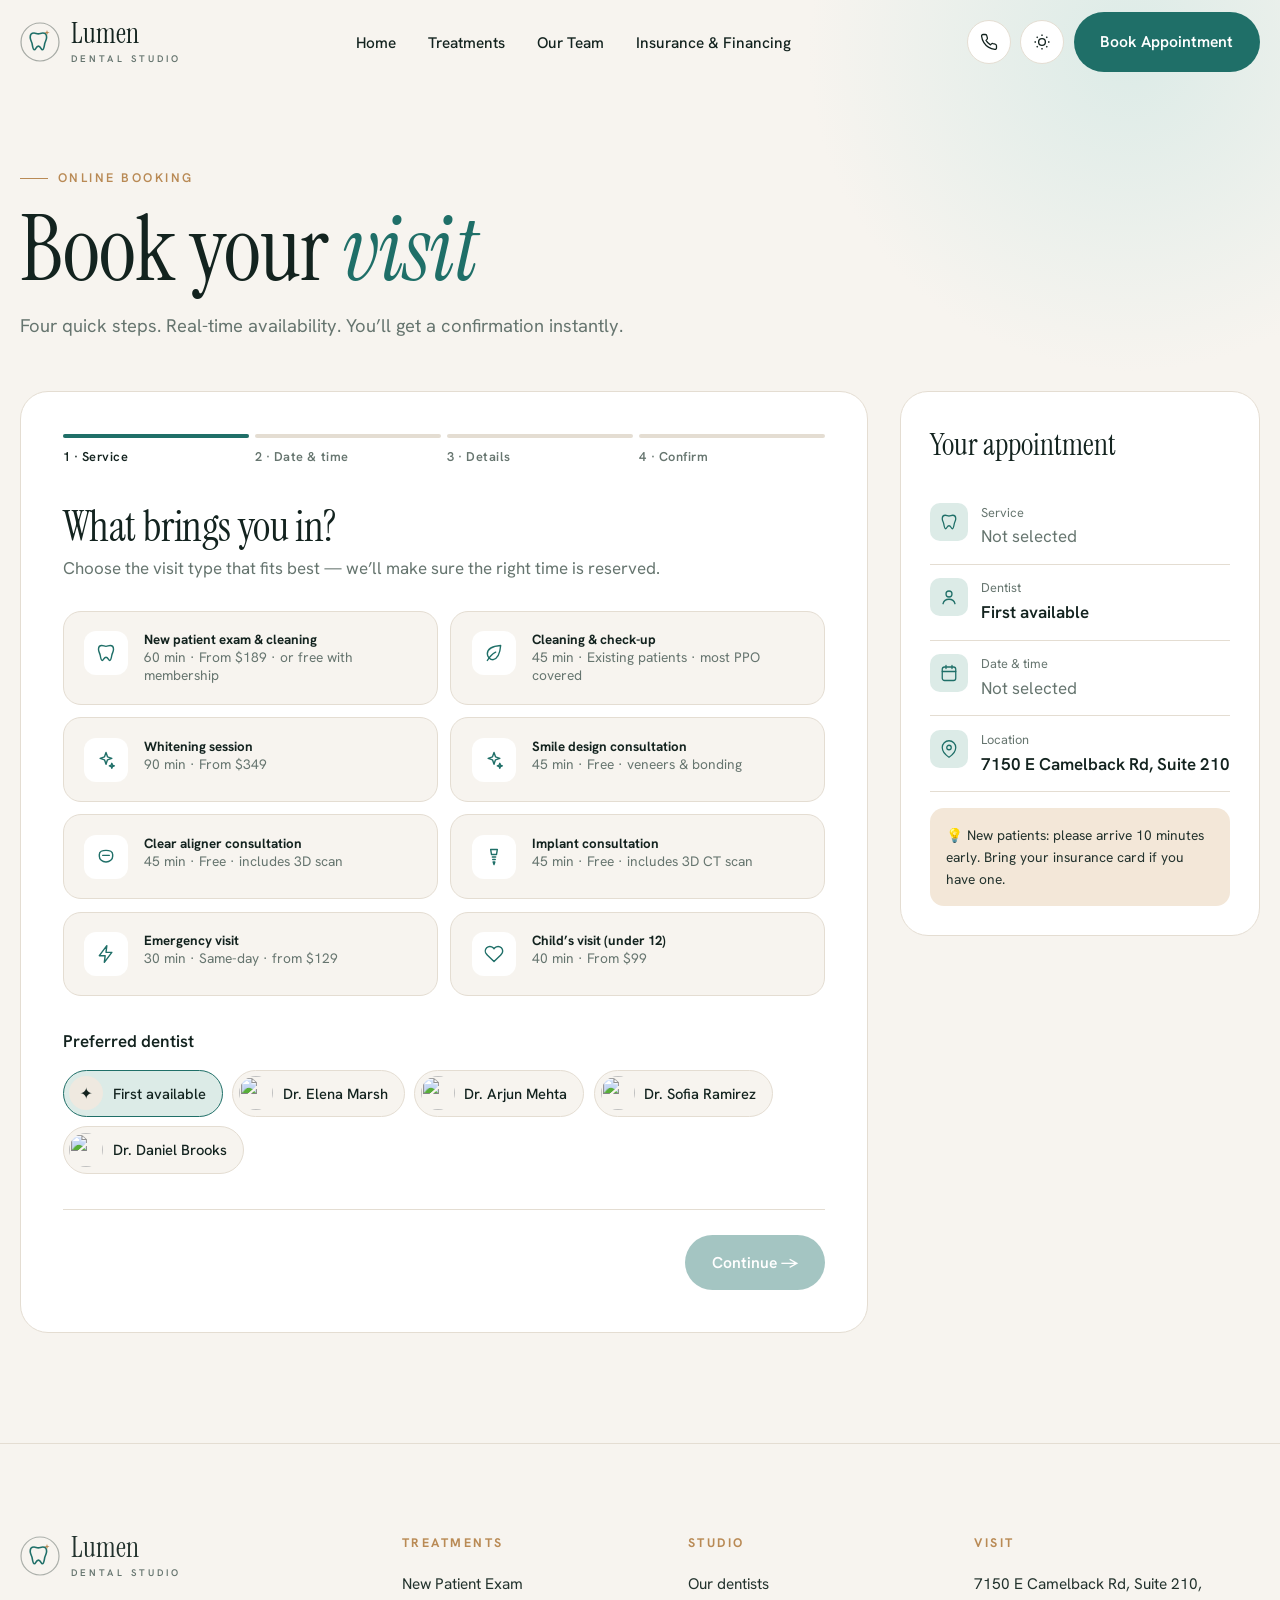
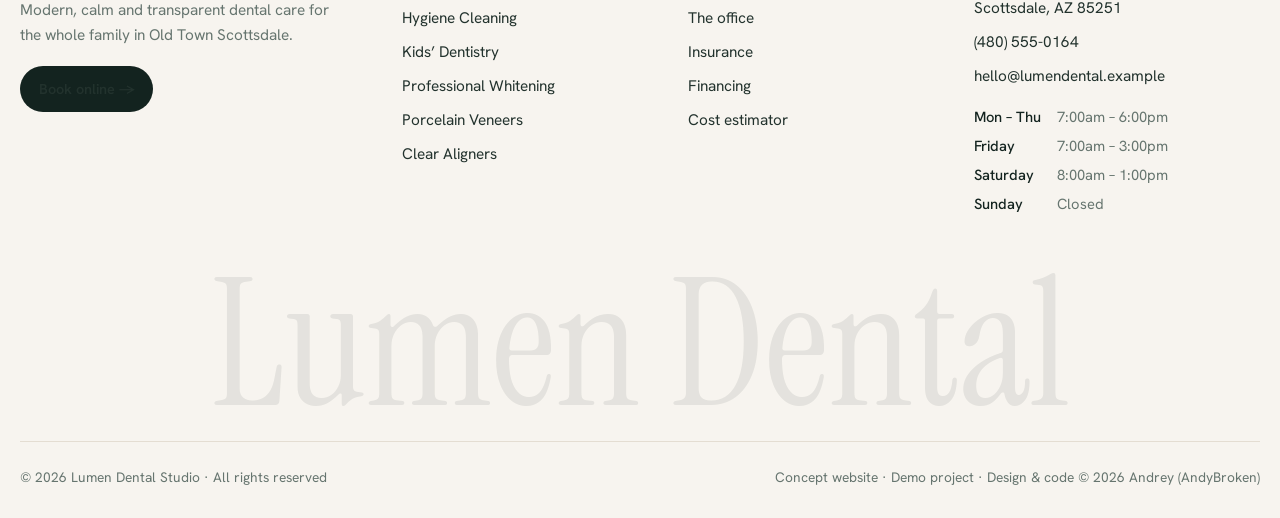
==== commit 14200c70: "Add copyright notice and all-rights-reserved license" ====
--- a/book.html
+++ b/book.html
@@ -1,4 +1,5 @@
 <!doctype html>
+<!-- © 2026 Andrey (github.com/AndyBroken). All rights reserved. Concept / demo project, see LICENSE. -->
 <html lang="en">
 <head>
 <meta charset="utf-8">
--- a/assets/app.css
+++ b/assets/app.css
@@ -1,3 +1,4 @@
+/*! © 2026 Andrey (github.com/AndyBroken). All rights reserved. Concept / demo project, see LICENSE. */
 /* ===== Lumen Dental Studio — design system ===== */
 :root{
   --bg:#f7f4ef; --surface:#ffffff; --surface-2:#efe9e0; --ink:#13231f; --text:#22322d; --muted:#66756f; --line:#e4ddd2;
@@ -492,3 +493,6 @@
   .logo{font-size:1.5rem}
   .logo small{white-space:nowrap;letter-spacing:.18em;font-size:.55rem}
 }
+/* static render for screenshots (?shot) */
+.shot *,.shot *::before,.shot *::after{animation-duration:0s!important;animation-delay:0s!important;transition:none!important}
+.shot .reveal{opacity:1;transform:none}
